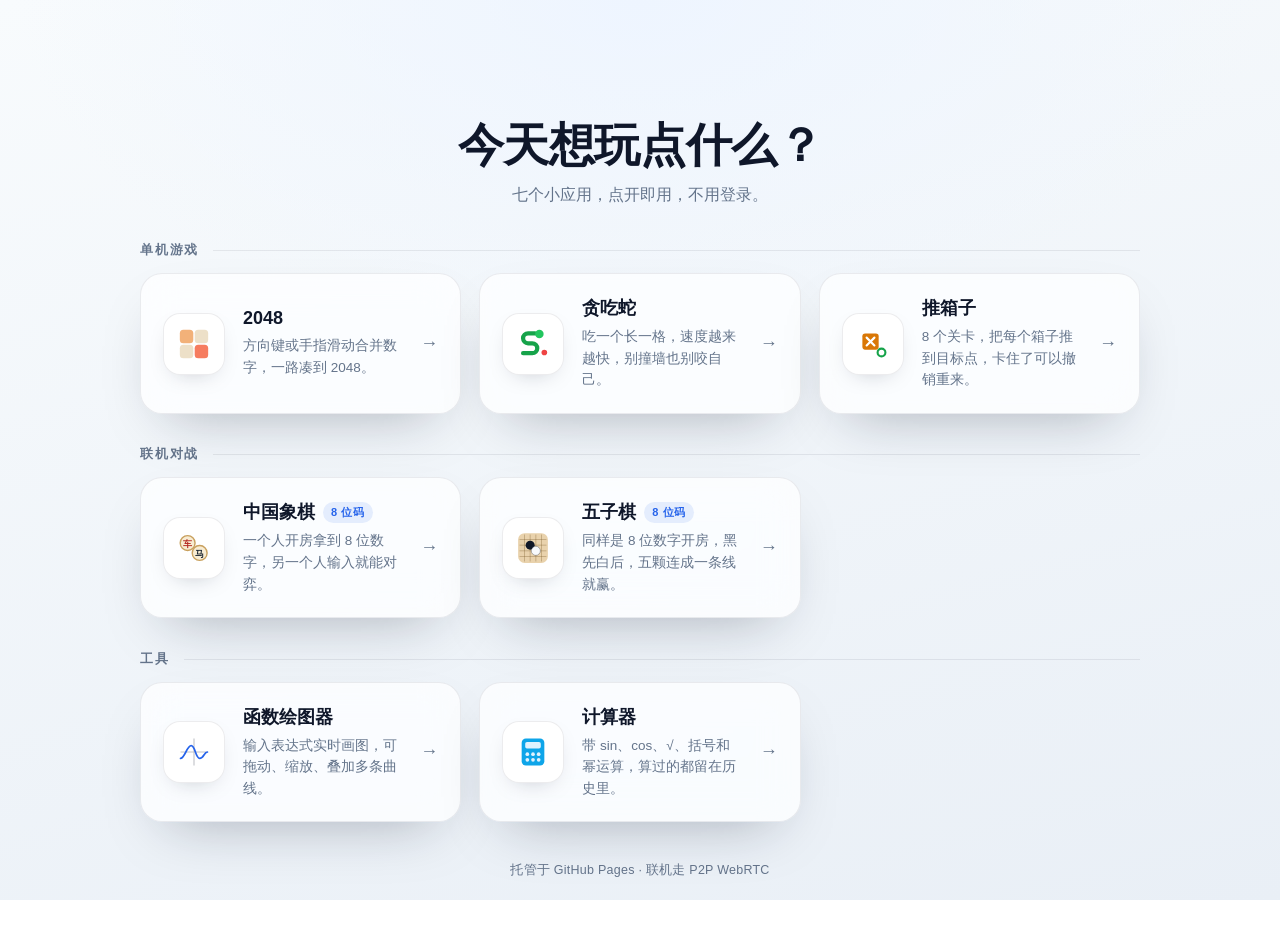
==== index.html @ f31e47a9 "Fix math keyboard: capture caret on pointerdown, add flash feedback, version asset URLs" ====
﻿<!DOCTYPE html>
<html lang="zh-CN">
<head>
<meta charset="UTF-8">
<meta name="viewport" content="width=device-width, initial-scale=1, viewport-fit=cover">
<meta name="theme-color" content="#f6f9fc" media="(prefers-color-scheme: light)">
<meta name="theme-color" content="#0b1220" media="(prefers-color-scheme: dark)">
<title>主菜单 · 小站</title>
<link rel="icon" href="data:image/svg+xml,%3Csvg xmlns='http://www.w3.org/2000/svg' viewBox='0 0 64 64'%3E%3Crect width='64' height='64' rx='14' fill='%232563eb'/%3E%3Cpath d='M18 34l10 10 18-22' fill='none' stroke='%23fff' stroke-width='6' stroke-linecap='round' stroke-linejoin='round'/%3E%3C/svg%3E">
<link rel="stylesheet" href="css/site.css?v=15">
<style>
  .hero {
    margin: clamp(24px, 10vh, 96px) 0 clamp(24px, 4vh, 36px);
    text-align: center;
    animation: rise .6s cubic-bezier(.2, .8, .25, 1) both;
  }

  .hero h1 {
    margin: 0 0 12px;
    font-size: clamp(30px, 6vw, 46px);
    font-weight: 700;
    letter-spacing: -.01em;
    line-height: 1.2;
  }

  .hero p {
    margin: 0;
    color: var(--muted);
    font-size: clamp(14px, 2.4vw, 16px);
  }

  .group { margin-top: clamp(22px, 3.6vh, 36px); }
  .group:first-child { margin-top: 0; }

  .group-title {
    display: flex;
    align-items: center;
    gap: 14px;
    margin: 0 0 14px;
    font-size: 12.5px;
    font-weight: 650;
    letter-spacing: .14em;
    color: var(--muted);
  }

  .group-title::after {
    content: "";
    flex: 1 1 auto;
    height: 1px;
    background: var(--line);
  }

  .apps {
    display: grid;
    grid-template-columns: repeat(3, minmax(0, 1fr));
    gap: clamp(12px, 1.8vw, 18px);
  }

  .app {
    position: relative;
    display: flex;
    align-items: center;
    gap: 18px;
    padding: 22px;
    border-radius: 22px;
    border: 1px solid var(--line);
    background: var(--surface);
    -webkit-backdrop-filter: saturate(180%) blur(18px);
    backdrop-filter: saturate(180%) blur(18px);
    box-shadow: var(--shadow);
    text-decoration: none;
    overflow: hidden;
    transition: transform .22s cubic-bezier(.2, .8, .25, 1), border-color .22s ease, box-shadow .22s ease;
    animation: rise .7s cubic-bezier(.2, .8, .25, 1) both;
  }

  .app:nth-child(1) { animation-delay: .04s; }
  .app:nth-child(2) { animation-delay: .1s; }
  .app:nth-child(3) { animation-delay: .16s; }

  .app::after {
    content: "";
    position: absolute;
    inset: 0;
    background: radial-gradient(320px 160px at 12% 0%, var(--accent-soft), transparent 70%);
    opacity: 0;
    transition: opacity .25s ease;
    pointer-events: none;
  }

  .app:hover {
    transform: translateY(-4px);
    border-color: color-mix(in srgb, var(--accent) 45%, transparent);
    box-shadow: 0 30px 60px -30px rgba(15, 23, 42, .55);
  }

  .app:hover::after { opacity: 1; }
  .app:active { transform: translateY(-1px) scale(.995); }

  .app-icon {
    flex: 0 0 auto;
    width: 62px;
    height: 62px;
    border-radius: 17px;
    display: grid;
    place-items: center;
    background: var(--surface-solid);
    border: 1px solid var(--line);
    box-shadow: var(--shadow-sm);
  }

  .app-icon svg { width: 34px; height: 34px; display: block; }

  .app-body { min-width: 0; flex: 1 1 auto; }

  .app-body h3 {
    margin: 0 0 6px;
    font-size: 18px;
    font-weight: 650;
    display: flex;
    align-items: center;
    gap: 8px;
    flex-wrap: wrap;
  }

  .badge {
    font-size: 11px;
    font-weight: 600;
    letter-spacing: .06em;
    padding: 3px 8px;
    border-radius: 999px;
    color: var(--accent);
    background: var(--accent-soft);
  }

  .app-body p {
    margin: 0;
    font-size: 13.5px;
    line-height: 1.6;
    color: var(--muted);
  }

  .app-arrow {
    flex: 0 0 auto;
    font-size: 18px;
    color: var(--muted);
    transition: transform .22s ease, color .22s ease;
  }

  .app:hover .app-arrow { transform: translateX(4px); color: var(--accent); }

  @keyframes rise {
    from { opacity: 0; transform: translateY(14px); }
    to { opacity: 1; transform: none; }
  }

  @media (max-width: 940px) {
    .apps { grid-template-columns: repeat(2, minmax(0, 1fr)); }
  }

  @media (max-width: 620px) {
    .apps { grid-template-columns: 1fr; }
    .app { padding: 18px; gap: 14px; }
    .app-icon { width: 52px; height: 52px; border-radius: 14px; }
    .app-icon svg { width: 28px; height: 28px; }
    .app-arrow { display: none; }
  }
</style>
</head>
<body>
<div class="wrap">
  <header class="hero">
    <h1>今天想玩点什么？</h1>
    <p>七个小应用，点开即用，不用登录。</p>
  </header>

  <main>
    <section class="group">
      <h2 class="group-title">单机游戏</h2>
      <div class="apps">
        <a class="app" href="2048.html">
          <span class="app-icon" aria-hidden="true">
            <svg viewBox="0 0 48 48">
              <rect x="4" y="4" width="19" height="19" rx="5" fill="#f2b179"/>
              <rect x="25" y="4" width="19" height="19" rx="5" fill="#ede0c8"/>
              <rect x="4" y="25" width="19" height="19" rx="5" fill="#ede0c8"/>
              <rect x="25" y="25" width="19" height="19" rx="5" fill="#f67c5f"/>
            </svg>
          </span>
          <span class="app-body">
            <h3>2048</h3>
            <p>方向键或手指滑动合并数字，一路凑到 2048。</p>
          </span>
          <span class="app-arrow" aria-hidden="true">→</span>
        </a>

        <a class="app" href="snake.html">
          <span class="app-icon" aria-hidden="true">
            <svg viewBox="0 0 48 48" fill="none">
              <path d="M10 37h13a7 7 0 100-14h-6a7 7 0 010-14h10" stroke="#16a34a" stroke-width="6" stroke-linecap="round" stroke-linejoin="round"/>
              <circle cx="33" cy="10" r="6" fill="#22c55e"/>
              <circle cx="40" cy="36" r="4" fill="#ef4444"/>
            </svg>
          </span>
          <span class="app-body">
            <h3>贪吃蛇</h3>
            <p>吃一个长一格，速度越来越快，别撞墙也别咬自己。</p>
          </span>
          <span class="app-arrow" aria-hidden="true">→</span>
        </a>

        <a class="app" href="sokoban.html">
          <span class="app-icon" aria-hidden="true">
            <svg viewBox="0 0 48 48">
              <rect x="9" y="9" width="23" height="23" rx="4" fill="#d97706"/>
              <path d="M15 15l11 11M26 15L15 26" stroke="#fff" stroke-width="3" stroke-linecap="round"/>
              <circle cx="36" cy="36" r="5.5" fill="none" stroke="#16a34a" stroke-width="3"/>
            </svg>
          </span>
          <span class="app-body">
            <h3>推箱子</h3>
            <p>8 个关卡，把每个箱子推到目标点，卡住了可以撤销重来。</p>
          </span>
          <span class="app-arrow" aria-hidden="true">→</span>
        </a>
      </div>
    </section>

    <section class="group">
      <h2 class="group-title">联机对战</h2>
      <div class="apps">
        <a class="app" href="xiangqi.html">
          <span class="app-icon" aria-hidden="true">
            <svg viewBox="0 0 48 48">
              <circle cx="15" cy="17" r="10.5" fill="#f8ecd2" stroke="#c9a15f" stroke-width="2"/>
              <text x="15" y="22" font-size="12" text-anchor="middle" fill="#b3261e" font-family="serif" font-weight="bold">车</text>
              <circle cx="32" cy="31" r="10.5" fill="#f8ecd2" stroke="#c9a15f" stroke-width="2"/>
              <text x="32" y="36" font-size="12" text-anchor="middle" fill="#1f2933" font-family="serif" font-weight="bold">马</text>
            </svg>
          </span>
          <span class="app-body">
            <h3>中国象棋 <span class="badge">8 位码</span></h3>
            <p>一个人开房拿到 8 位数字，另一个人输入就能对弈。</p>
          </span>
          <span class="app-arrow" aria-hidden="true">→</span>
        </a>

        <a class="app" href="gomoku.html">
          <span class="app-icon" aria-hidden="true">
            <svg viewBox="0 0 48 48">
              <rect x="3" y="3" width="42" height="42" rx="9" fill="#e9d2ac"/>
              <path d="M12 5v38M20 5v38M28 5v38M36 5v38M5 12h38M5 20h38M5 28h38M5 36h38"
                    stroke="rgba(110,80,30,.32)" stroke-width="1.3"/>
              <circle cx="20" cy="20" r="6.4" fill="#111827"/>
              <circle cx="28" cy="28" r="6.4" fill="#f8fafc" stroke="rgba(15,23,42,.35)" stroke-width="1.2"/>
            </svg>
          </span>
          <span class="app-body">
            <h3>五子棋 <span class="badge">8 位码</span></h3>
            <p>同样是 8 位数字开房，黑先白后，五颗连成一条线就赢。</p>
          </span>
          <span class="app-arrow" aria-hidden="true">→</span>
        </a>
      </div>
    </section>

    <section class="group">
      <h2 class="group-title">工具</h2>
      <div class="apps">
        <a class="app" href="plotter.html">
          <span class="app-icon" aria-hidden="true">
            <svg viewBox="0 0 48 48" fill="none">
              <path d="M5 24h38M24 5v38" stroke="currentColor" stroke-opacity=".25" stroke-width="1.6"/>
              <path d="M5 33c6 0 9-18 15-18s6 18 12 18 6-9 11-9" stroke="#2563eb" stroke-width="2.4" stroke-linecap="round"/>
            </svg>
          </span>
          <span class="app-body">
            <h3>函数绘图器</h3>
            <p>输入表达式实时画图，可拖动、缩放、叠加多条曲线。</p>
          </span>
          <span class="app-arrow" aria-hidden="true">→</span>
        </a>

        <a class="app" href="calculator.html">
          <span class="app-icon" aria-hidden="true">
            <svg viewBox="0 0 48 48">
              <rect x="8" y="5" width="32" height="38" rx="6" fill="#0ea5e9"/>
              <rect x="13" y="10" width="22" height="9" rx="2.5" fill="#e0f2fe"/>
              <g fill="#e0f2fe">
                <circle cx="16" cy="27" r="2.6"/><circle cx="24" cy="27" r="2.6"/><circle cx="32" cy="27" r="2.6"/>
                <circle cx="16" cy="35" r="2.6"/><circle cx="24" cy="35" r="2.6"/><circle cx="32" cy="35" r="2.6"/>
              </g>
            </svg>
          </span>
          <span class="app-body">
            <h3>计算器</h3>
            <p>带 sin、cos、√、括号和幂运算，算过的都留在历史里。</p>
          </span>
          <span class="app-arrow" aria-hidden="true">→</span>
        </a>
      </div>
    </section>
  </main>

  <footer class="foot">托管于 GitHub Pages · 联机走 P2P WebRTC</footer>
</div>
</body>
</html>
---- css/site.css ----
﻿/* ==========================================================================
   小站 · 共享样式
   ========================================================================== */

:root {
  --bg-1: #eef5ff;
  --bg-2: #f8fbfd;
  --bg-3: #e9eff6;
  --ink: #0f172a;
  --muted: #64748b;
  --ok: #16a34a;
  --ok-soft: rgba(22, 163, 74, .12);
  --accent: #2563eb;
  --accent-soft: rgba(37, 99, 235, .10);
  --surface: rgba(255, 255, 255, .74);
  --surface-solid: #ffffff;
  --line: rgba(15, 23, 42, .08);
  --shadow: 0 24px 60px -28px rgba(15, 23, 42, .35);
  --shadow-sm: 0 8px 24px -14px rgba(15, 23, 42, .35);

  --board: #bbada0;
  --cell-bg: rgba(238, 228, 218, .38);
  --tile-ink: #776e65;

  --t2: #eee4da;
  --t4: #ede0c8;
  --t8: #f2b179;
  --t16: #f59563;
  --t32: #f67c5f;
  --t64: #f65e3b;
  --t128: #edcf72;
  --t256: #edcc61;
  --t512: #edc850;
  --t1024: #edc53f;
  --t2048: #edc22e;
  --t-super: #3c3a32;

  --grid-minor: rgba(15, 23, 42, .07);
  --grid-major: rgba(15, 23, 42, .14);
  --axis: rgba(15, 23, 42, .55);
}

@media (prefers-color-scheme: dark) {
  :root {
    --bg-1: #0d1726;
    --bg-2: #0b1220;
    --bg-3: #080d16;
    --ink: #e8eef7;
    --muted: #94a3b8;
    --ok: #34d399;
    --ok-soft: rgba(52, 211, 153, .14);
    --accent: #60a5fa;
    --accent-soft: rgba(96, 165, 250, .14);
    --surface: rgba(17, 26, 41, .68);
    --surface-solid: #131d2e;
    --line: rgba(255, 255, 255, .09);
    --shadow: 0 30px 70px -30px rgba(0, 0, 0, .85);
    --shadow-sm: 0 10px 26px -16px rgba(0, 0, 0, .9);

    --board: #2a3346;
    --cell-bg: rgba(255, 255, 255, .045);
    --tile-ink: #0b1220;

    --t2: #8ea0bd;
    --t4: #a8b6cd;
    --t8: #f2b179;
    --t16: #f59563;
    --t32: #f67c5f;
    --t64: #f65e3b;
    --t128: #edcf72;
    --t256: #edcc61;
    --t512: #edc850;
    --t1024: #edc53f;
    --t2048: #edc22e;
    --t-super: #e8eef7;

    --grid-minor: rgba(255, 255, 255, .055);
    --grid-major: rgba(255, 255, 255, .12);
    --axis: rgba(255, 255, 255, .45);
  }
}

* { box-sizing: border-box; }

html, body { min-height: 100%; }

body {
  margin: 0;
  color: var(--ink);
  background:
    radial-gradient(1000px 560px at 50% 0%, var(--bg-1) 0%, transparent 62%),
    linear-gradient(165deg, var(--bg-2) 0%, var(--bg-3) 100%);
  background-attachment: fixed;
  font-family: -apple-system, BlinkMacSystemFont, "Segoe UI", "PingFang SC",
               "Hiragino Sans GB", "Microsoft YaHei", "Noto Sans SC", sans-serif;
  -webkit-font-smoothing: antialiased;
  text-rendering: optimizeLegibility;
}

a { color: inherit; }

.wrap {
  width: min(1080px, 100%);
  margin: 0 auto;
  padding: 28px clamp(16px, 4vw, 40px) 64px;
  min-height: 100vh;
  display: flex;
  flex-direction: column;
}

/* ---------- 顶栏 ---------- */
.topbar {
  display: flex;
  align-items: center;
  gap: 14px;
  margin-bottom: clamp(20px, 4vw, 40px);
}

.back {
  display: inline-flex;
  align-items: center;
  gap: 7px;
  padding: 9px 15px 9px 12px;
  border-radius: 999px;
  border: 1px solid var(--line);
  background: var(--surface);
  color: var(--ink);
  font-size: 14px;
  text-decoration: none;
  -webkit-backdrop-filter: blur(14px);
  backdrop-filter: blur(14px);
  transition: transform .18s ease, border-color .18s ease, background .18s ease;
}

.back:hover {
  transform: translateX(-2px);
  border-color: var(--accent);
  color: var(--accent);
}

.back svg { width: 15px; height: 15px; }

.topbar h2 {
  margin: 0;
  font-size: 15px;
  font-weight: 600;
  letter-spacing: .02em;
  color: var(--muted);
}

/* ---------- 按钮 ---------- */
.btn {
  appearance: none;
  border: 1px solid var(--line);
  background: var(--surface-solid);
  color: var(--ink);
  font: inherit;
  font-size: 14px;
  font-weight: 550;
  padding: 10px 16px;
  border-radius: 12px;
  cursor: pointer;
  transition: transform .16s ease, box-shadow .16s ease, border-color .16s ease, background .16s ease;
  box-shadow: var(--shadow-sm);
  white-space: nowrap;
}

.btn:hover { transform: translateY(-1px); border-color: var(--accent); }
.btn:active { transform: translateY(0) scale(.985); }

.btn-primary {
  background: var(--accent);
  border-color: transparent;
  color: #fff;
  box-shadow: 0 12px 26px -12px rgba(37, 99, 235, .8);
}

.btn-primary:hover { background: var(--accent); filter: brightness(1.06); }

.btn-ghost {
  background: transparent;
  box-shadow: none;
}

.btn:focus-visible,
.back:focus-visible,
input:focus-visible {
  outline: 2px solid var(--accent);
  outline-offset: 2px;
}

/* ---------- 页脚 ---------- */
.foot {
  margin-top: auto;
  padding-top: 40px;
  text-align: center;
  font-size: 12.5px;
  color: var(--muted);
  letter-spacing: .02em;
}

.foot a { color: inherit; text-decoration: none; border-bottom: 1px dashed currentColor; }

@media (prefers-reduced-motion: reduce) {
  * { animation-duration: .001ms !important; transition-duration: .001ms !important; }
}
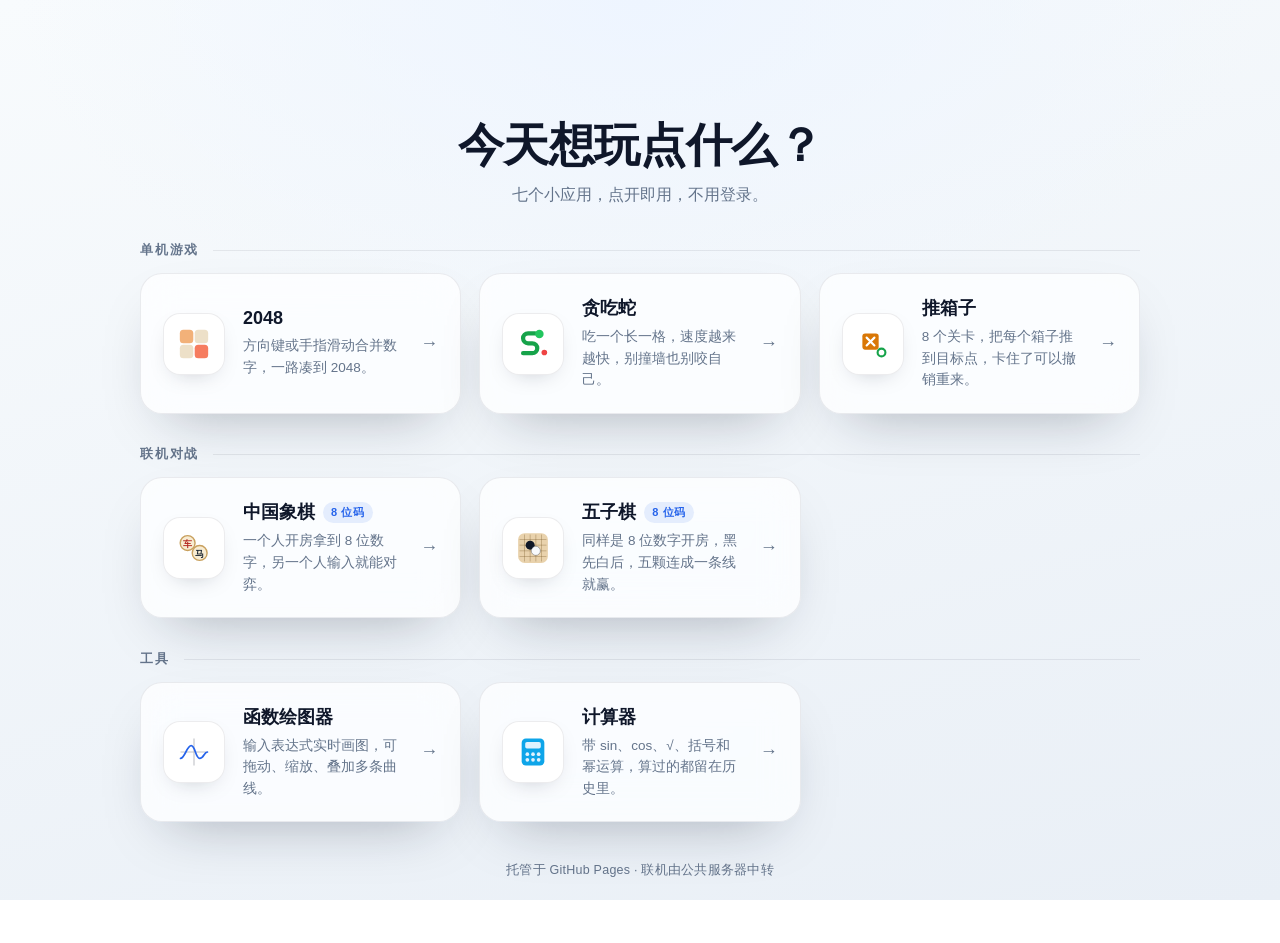
==== commit efd40dc4: "Switch online play from P2P WebRTC to MQTT relay server" ====
--- a/index.html
+++ b/index.html
@@ -302,7 +302,7 @@
     </section>
   </main>
 
-  <footer class="foot">托管于 GitHub Pages · 联机走 P2P WebRTC</footer>
+  <footer class="foot">托管于 GitHub Pages · 联机由公共服务器中转</footer>
 </div>
 </body>
 </html>
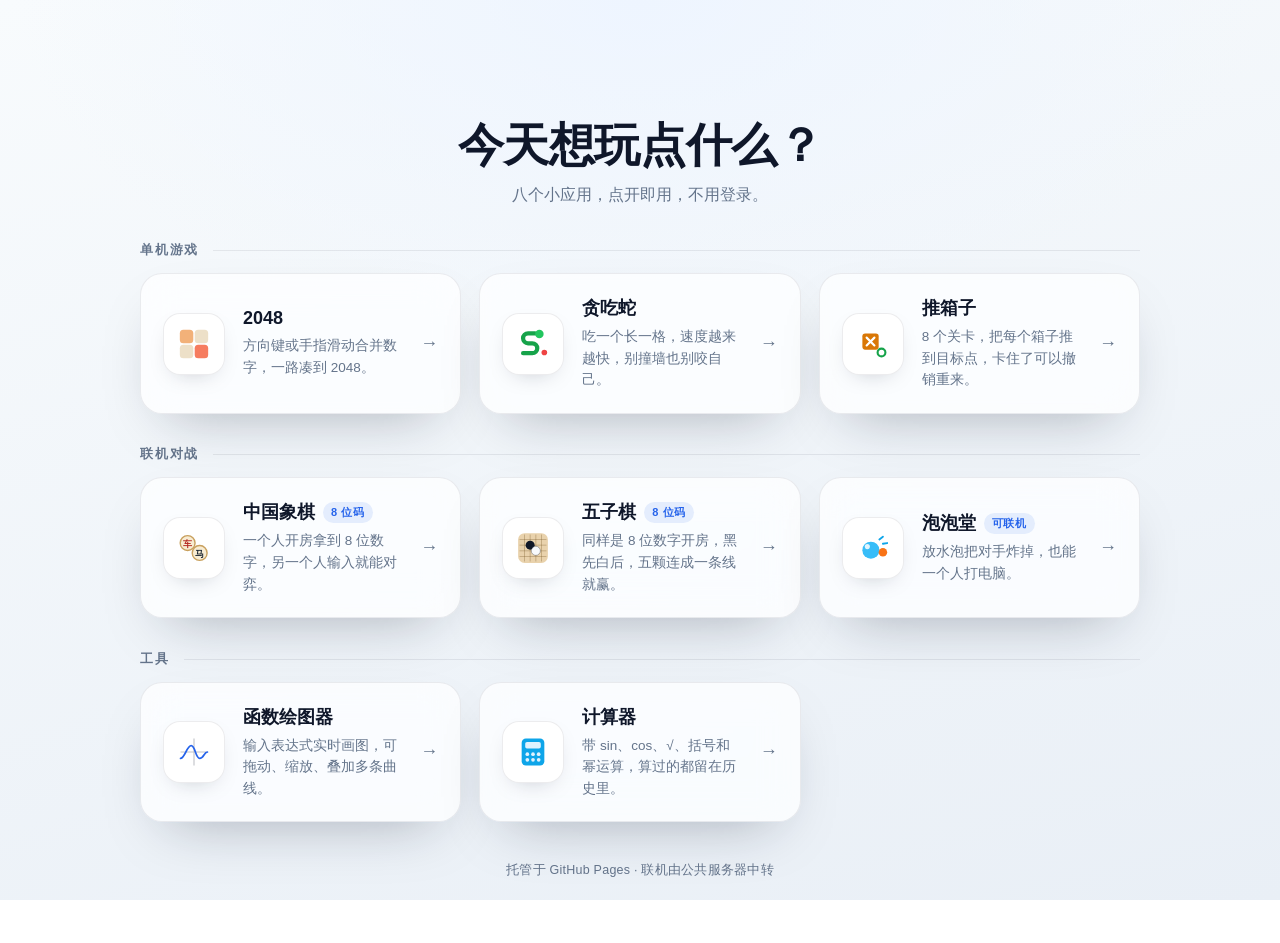
==== commit 159c68d0: "Add BangBangTang (BNB) game: solo vs AI + online via MQTT" ====
--- a/index.html
+++ b/index.html
@@ -171,7 +171,7 @@
 <div class="wrap">
   <header class="hero">
     <h1>今天想玩点什么？</h1>
-    <p>七个小应用，点开即用，不用登录。</p>
+    <p>八个小应用，点开即用，不用登录。</p>
   </header>
 
   <main>
@@ -258,6 +258,21 @@
           <span class="app-body">
             <h3>五子棋 <span class="badge">8 位码</span></h3>
             <p>同样是 8 位数字开房，黑先白后，五颗连成一条线就赢。</p>
+          </span>
+          <span class="app-arrow" aria-hidden="true">→</span>
+        </a>
+        <a class="app" href="bnb.html">
+          <span class="app-icon" aria-hidden="true">
+            <svg viewBox="0 0 48 48">
+              <circle cx="21" cy="27" r="12" fill="#38bdf8"/>
+              <circle cx="16" cy="22" r="3.6" fill="rgba(255,255,255,.85)"/>
+              <circle cx="38" cy="30" r="6" fill="#f97316"/>
+              <path d="M33 12l5-4M38 18l6-1" stroke="#0ea5e9" stroke-width="2.6" stroke-linecap="round"/>
+            </svg>
+          </span>
+          <span class="app-body">
+            <h3>泡泡堂 <span class="badge">可联机</span></h3>
+            <p>放水泡把对手炸掉，也能一个人打电脑。</p>
           </span>
           <span class="app-arrow" aria-hidden="true">→</span>
         </a>
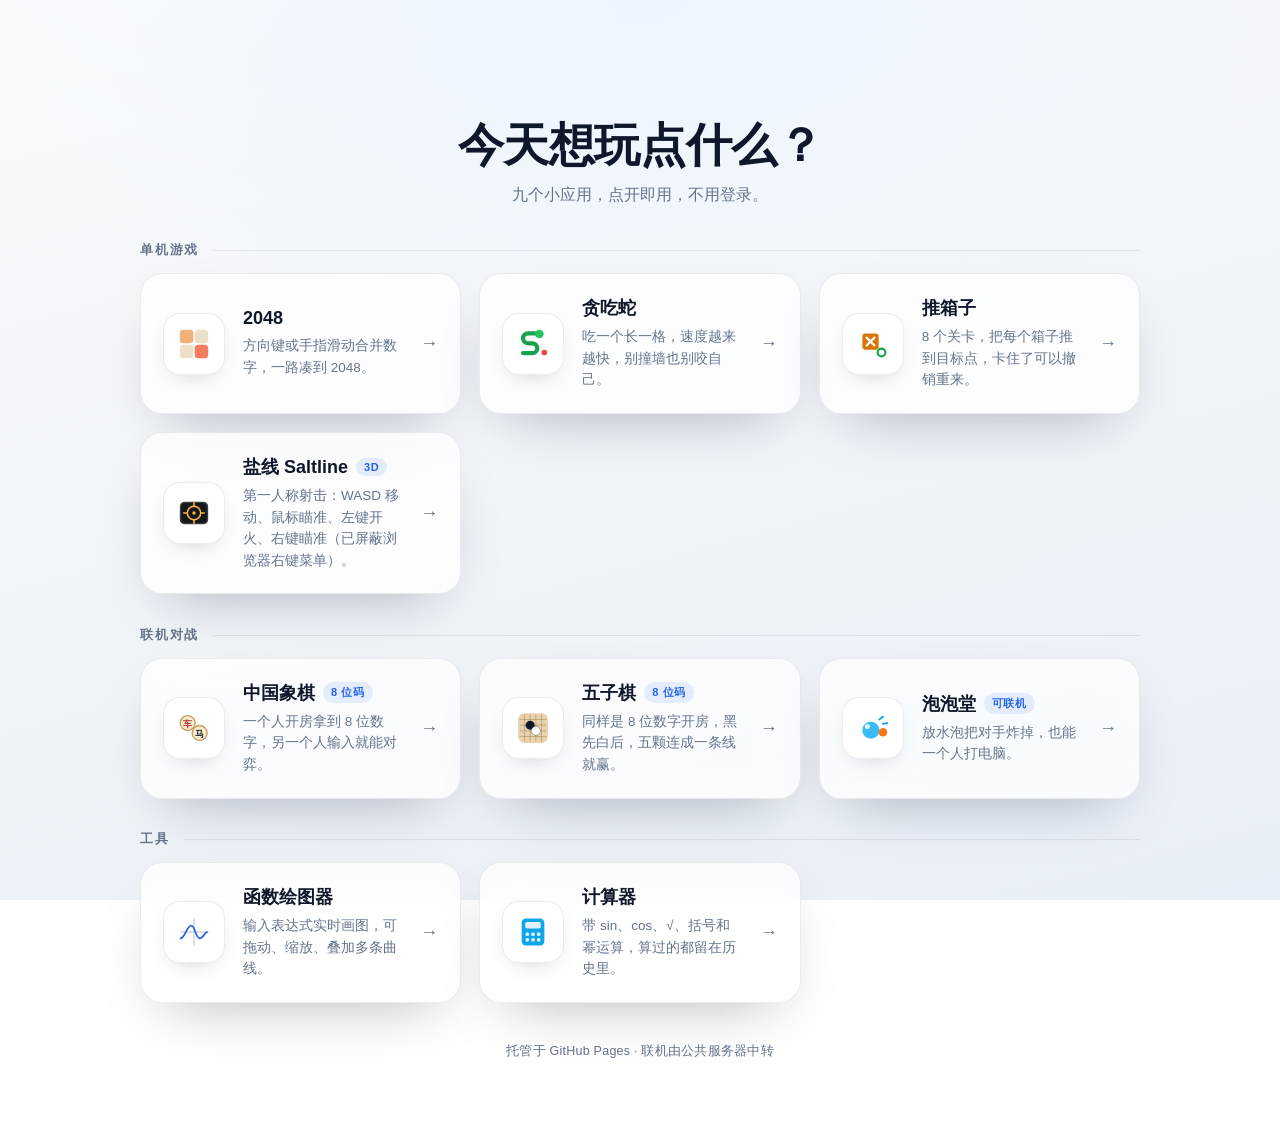
==== commit d8d9f334: "Add Saltline FPS (right-click blocked) + menu card" ====
--- a/index.html
+++ b/index.html
@@ -1,4 +1,4 @@
-﻿<!DOCTYPE html>
+<!DOCTYPE html>
 <html lang="zh-CN">
 <head>
 <meta charset="UTF-8">
@@ -171,7 +171,7 @@
 <div class="wrap">
   <header class="hero">
     <h1>今天想玩点什么？</h1>
-    <p>八个小应用，点开即用，不用登录。</p>
+    <p>九个小应用，点开即用，不用登录。</p>
   </header>
 
   <main>
@@ -222,6 +222,21 @@
             <p>8 个关卡，把每个箱子推到目标点，卡住了可以撤销重来。</p>
           </span>
           <span class="app-arrow" aria-hidden="true">→</span>
+        </a>
+        <a class="app" href="saltline.html">
+          <span class="app-icon" aria-hidden="true">
+            <svg viewBox="0 0 48 48">
+              <rect x="5" y="9" width="38" height="30" rx="6" fill="#14181b" stroke="#3a3f44" stroke-width="2"/>
+              <circle cx="24" cy="24" r="9.5" fill="none" stroke="#ffb347" stroke-width="2.2"/>
+              <path d="M24 9.5v5M24 33.5v5M9.5 24h5M33.5 24h5" stroke="#ffb347" stroke-width="2.2" stroke-linecap="round"/>
+              <circle cx="24" cy="24" r="2.4" fill="#ffb347"/>
+            </svg>
+          </span>
+          <span class="app-body">
+            <h3>盐线 Saltline <span class="badge">3D</span></h3>
+            <p>第一人称射击：WASD 移动、鼠标瞄准、左键开火、右键瞄准（已屏蔽浏览器右键菜单）。</p>
+          </span>
+          <span class="app-arrow" aria-hidden="true">→</span>
         </a>
       </div>
     </section>
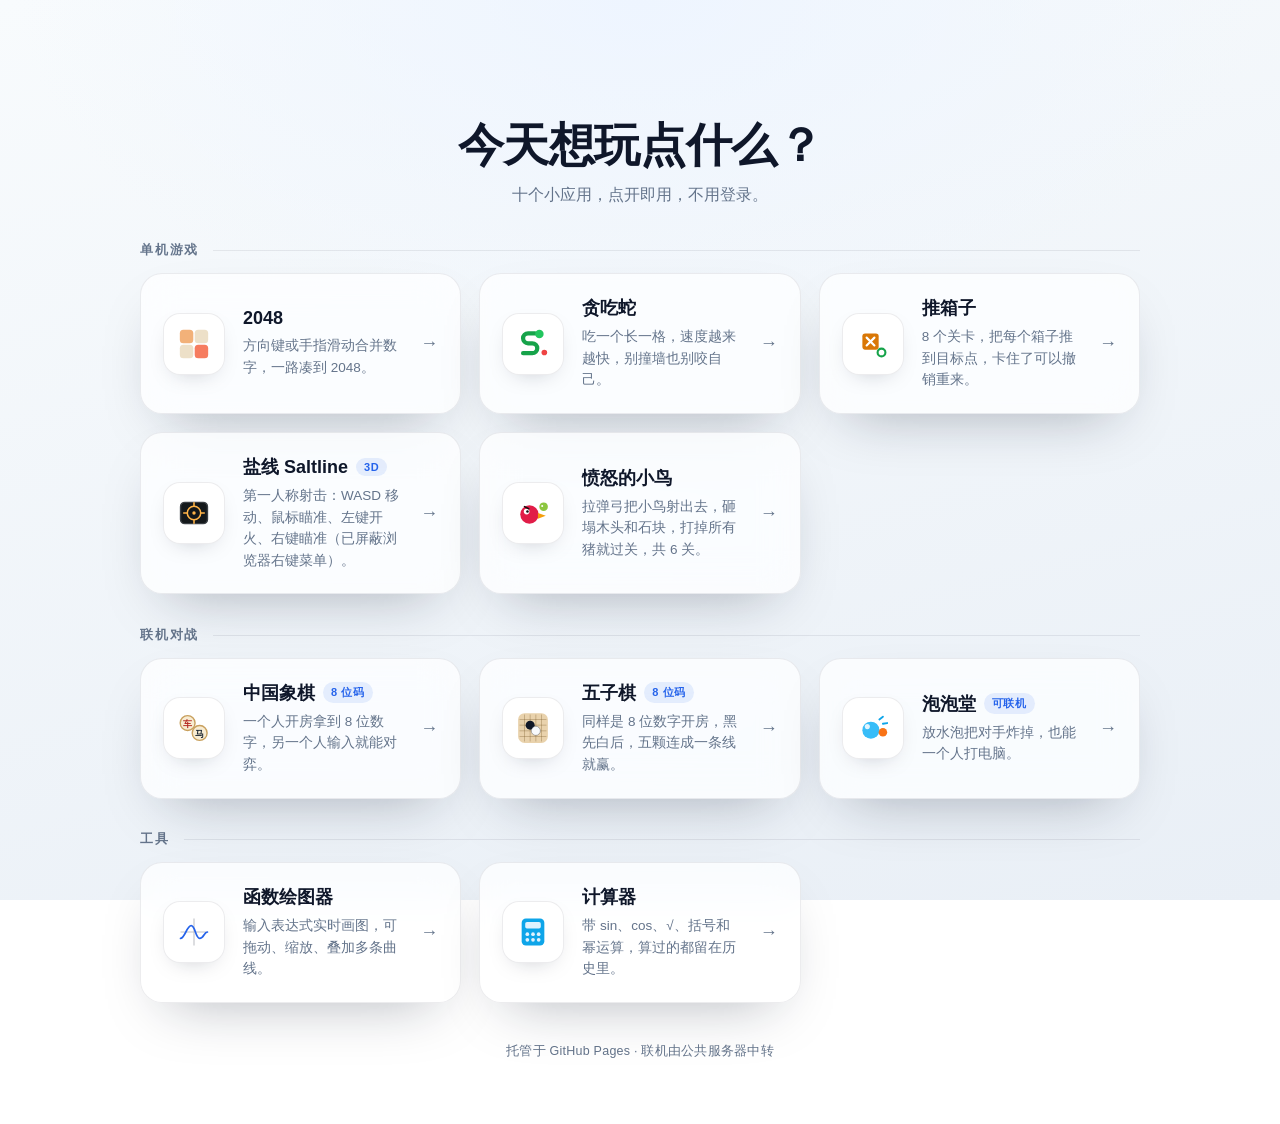
==== commit 19d1e73a: "Add Angry Birds clone (matter.js physics, 6 levels)" ====
--- a/index.html
+++ b/index.html
@@ -171,7 +171,7 @@
 <div class="wrap">
   <header class="hero">
     <h1>今天想玩点什么？</h1>
-    <p>九个小应用，点开即用，不用登录。</p>
+    <p>十个小应用，点开即用，不用登录。</p>
   </header>
 
   <main>
@@ -237,6 +237,24 @@
             <p>第一人称射击：WASD 移动、鼠标瞄准、左键开火、右键瞄准（已屏蔽浏览器右键菜单）。</p>
           </span>
           <span class="app-arrow" aria-hidden="true">→</span>
+        </a>
+        <a class="app" href="angrybirds.html">
+          <span class="app-icon" aria-hidden="true">
+            <svg viewBox="0 0 48 48">
+              <circle cx="19" cy="26" r="13" fill="#e11d48"/>
+              <circle cx="15" cy="22" r="4" fill="#fff"/>
+              <circle cx="16.2" cy="22" r="1.8" fill="#111"/>
+              <path d="M31 24l11 4-11 4z" fill="#f59e0b"/>
+              <path d="M12 15l6 3" stroke="#111" stroke-width="2.2" stroke-linecap="round"/>
+              <circle cx="39" cy="15" r="6" fill="#8cc63f"/>
+              <circle cx="37" cy="14" r="1.4" fill="#fff"/>
+            </svg>
+          </span>
+          <span class="app-body">
+            <h3>愤怒的小鸟</h3>
+            <p>拉弹弓把小鸟射出去，砸塌木头和石块，打掉所有猪就过关，共 6 关。</p>
+          </span>
+          <span class="app-arrow" aria-hidden="true">→</span>
         </a>
       </div>
     </section>
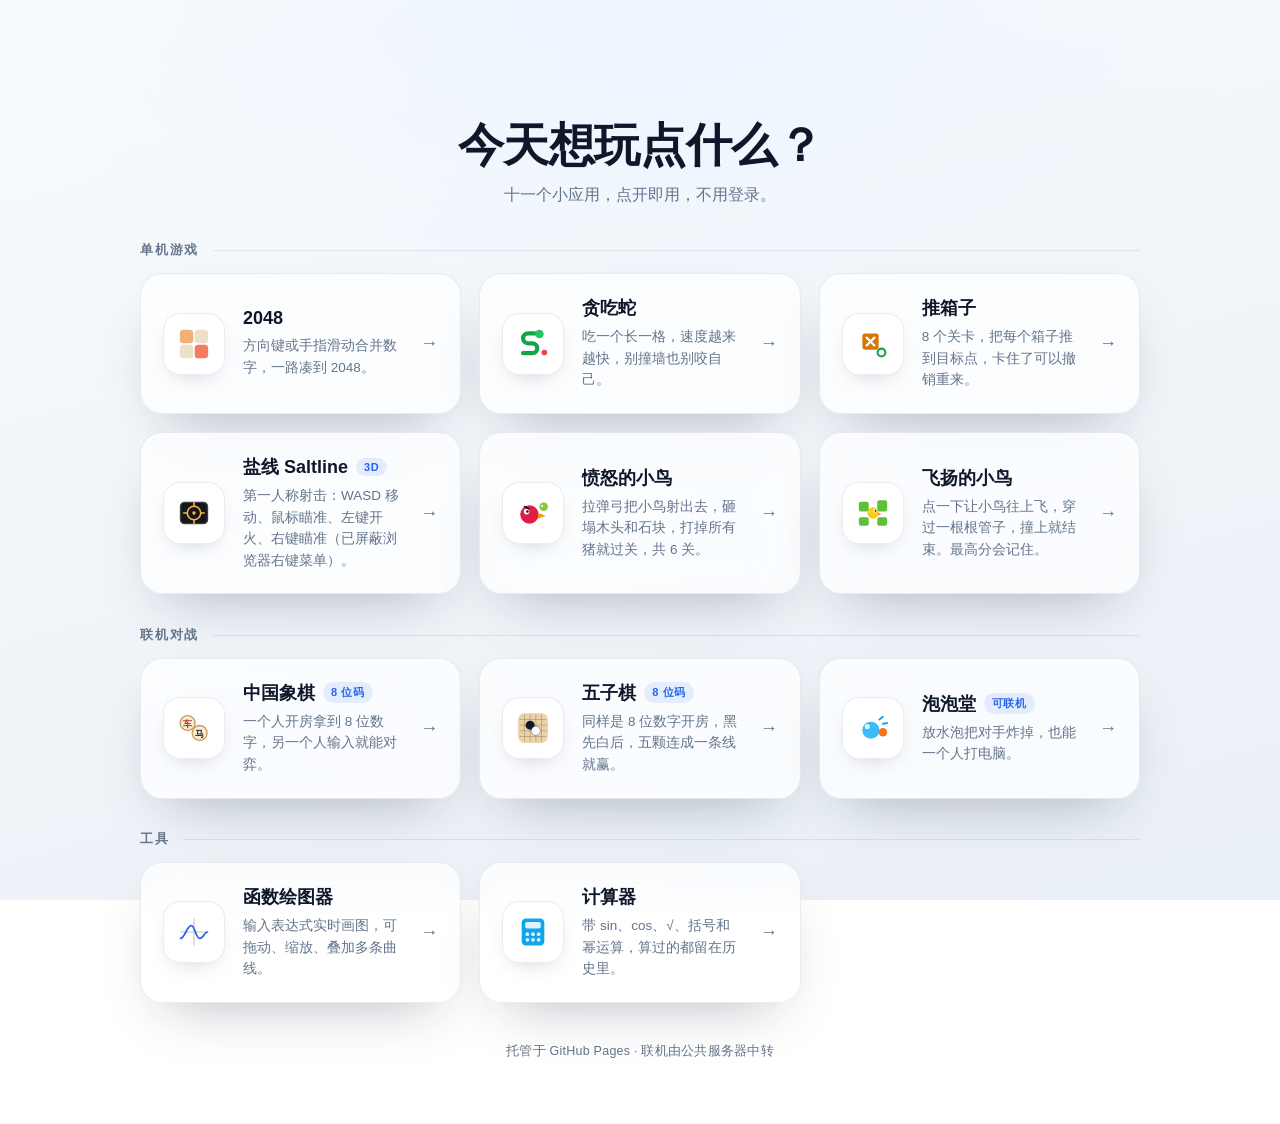
==== commit 8d99ad8d: "Add Flappy Bird clone" ====
--- a/index.html
+++ b/index.html
@@ -171,7 +171,7 @@
 <div class="wrap">
   <header class="hero">
     <h1>今天想玩点什么？</h1>
-    <p>十个小应用，点开即用，不用登录。</p>
+    <p>十一个小应用，点开即用，不用登录。</p>
   </header>
 
   <main>
@@ -255,6 +255,25 @@
             <p>拉弹弓把小鸟射出去，砸塌木头和石块，打掉所有猪就过关，共 6 关。</p>
           </span>
           <span class="app-arrow" aria-hidden="true">→</span>
+        </a>
+        <a class="app" href="flappy.html">
+          <span class="app-icon" aria-hidden="true">
+            <svg viewBox="0 0 48 48">
+              <rect x="4" y="8" width="14" height="14" rx="3" fill="#5fbf3b"/>
+              <rect x="4" y="30" width="14" height="12" rx="3" fill="#5fbf3b"/>
+              <rect x="30" y="6" width="14" height="16" rx="3" fill="#5fbf3b"/>
+              <rect x="30" y="30" width="14" height="12" rx="3" fill="#5fbf3b"/>
+              <circle cx="24" cy="24" r="8" fill="#facd1a"/>
+              <circle cx="27" cy="21" r="2.4" fill="#fff"/>
+              <circle cx="27.6" cy="21" r="1.2" fill="#111"/>
+              <path d="M31 24l5 1.6-5 1.6z" fill="#f97316"/>
+            </svg>
+          </span>
+          <span class="app-body">
+            <h3>飞扬的小鸟</h3>
+            <p>点一下让小鸟往上飞，穿过一根根管子，撞上就结束。最高分会记住。</p>
+          </span>
+          <span class="app-arrow" aria-hidden="true">→</span>
         </a>
       </div>
     </section>
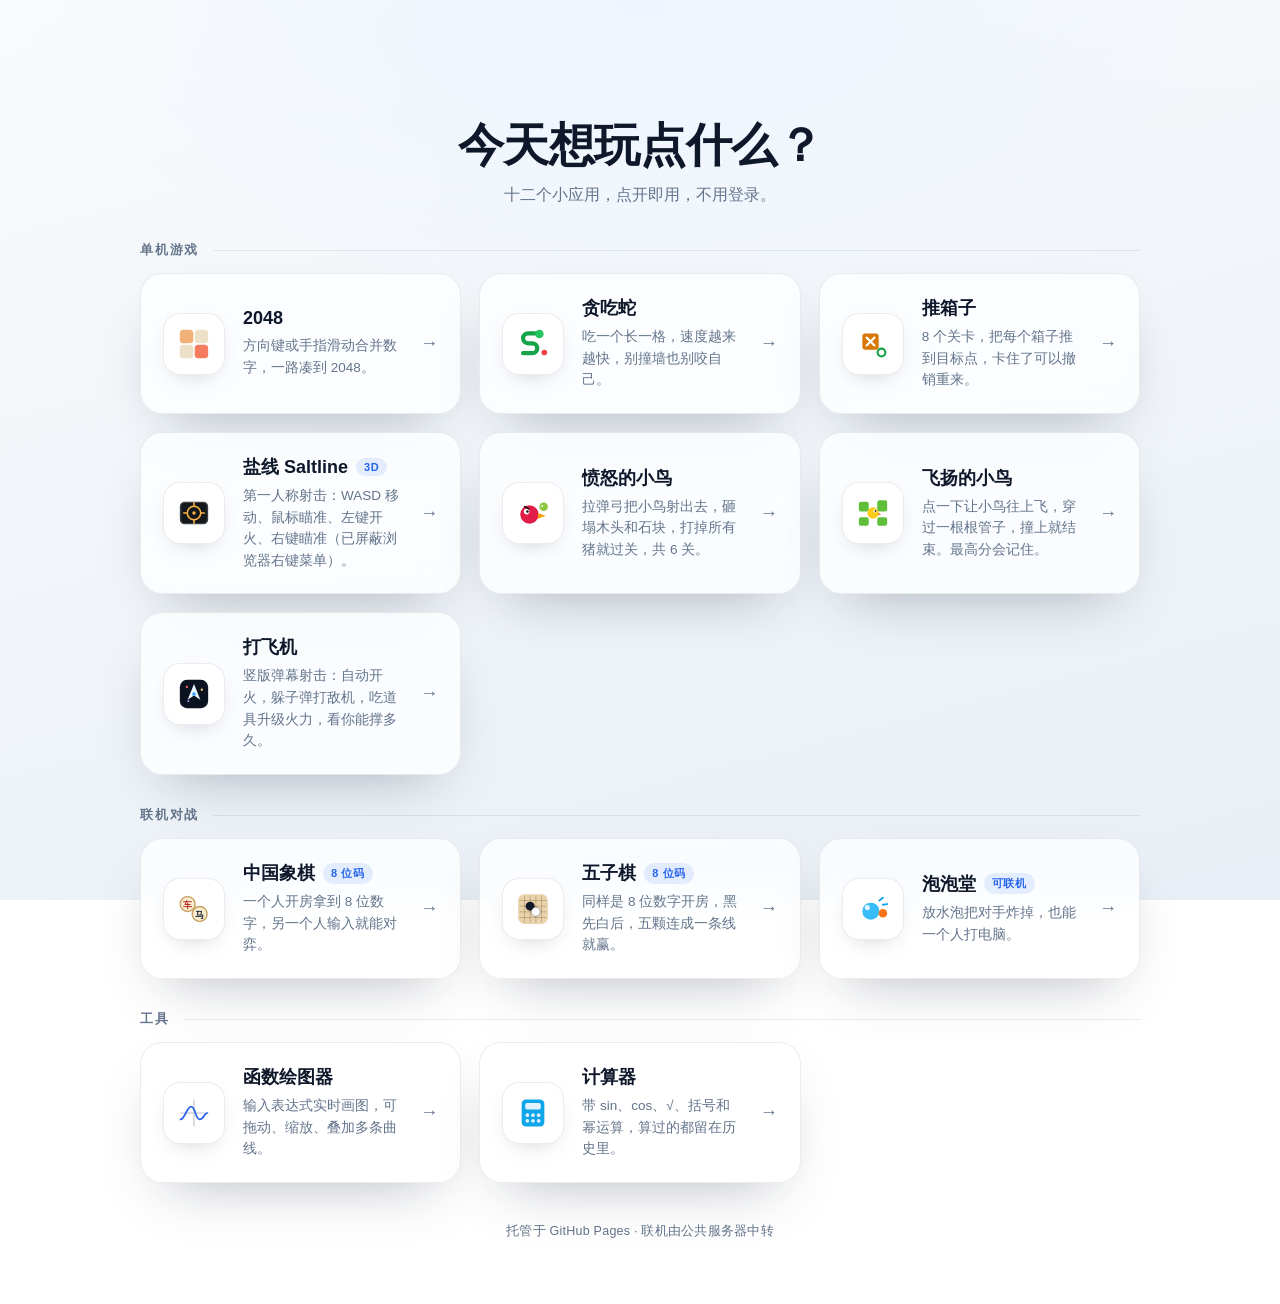
==== commit c5d35474: "Add vertical shooter game" ====
--- a/index.html
+++ b/index.html
@@ -171,7 +171,7 @@
 <div class="wrap">
   <header class="hero">
     <h1>今天想玩点什么？</h1>
-    <p>十一个小应用，点开即用，不用登录。</p>
+    <p>十二个小应用，点开即用，不用登录。</p>
   </header>
 
   <main>
@@ -274,6 +274,23 @@
             <p>点一下让小鸟往上飞，穿过一根根管子，撞上就结束。最高分会记住。</p>
           </span>
           <span class="app-arrow" aria-hidden="true">→</span>
+        </a>
+        <a class="app" href="shooter.html">
+          <span class="app-icon" aria-hidden="true">
+            <svg viewBox="0 0 48 48">
+              <rect x="4" y="4" width="40" height="40" rx="10" fill="#0b1220"/>
+              <path d="M24 10l9 22-9-6-9 6z" fill="#e8f6ff"/>
+              <circle cx="24" cy="24" r="2.6" fill="#3ba9ff"/>
+              <circle cx="14" cy="14" r="1.6" fill="#ff6b6b"/>
+              <circle cx="35" cy="18" r="1.6" fill="#ffd166"/>
+              <circle cx="16" cy="34" r="1.4" fill="#b794f6"/>
+            </svg>
+          </span>
+          <span class="app-body">
+            <h3>打飞机</h3>
+            <p>竖版弹幕射击：自动开火，躲子弹打敌机，吃道具升级火力，看你能撑多久。</p>
+          </span>
+          <span class="app-arrow" aria-hidden="true">→</span>
         </a>
       </div>
     </section>
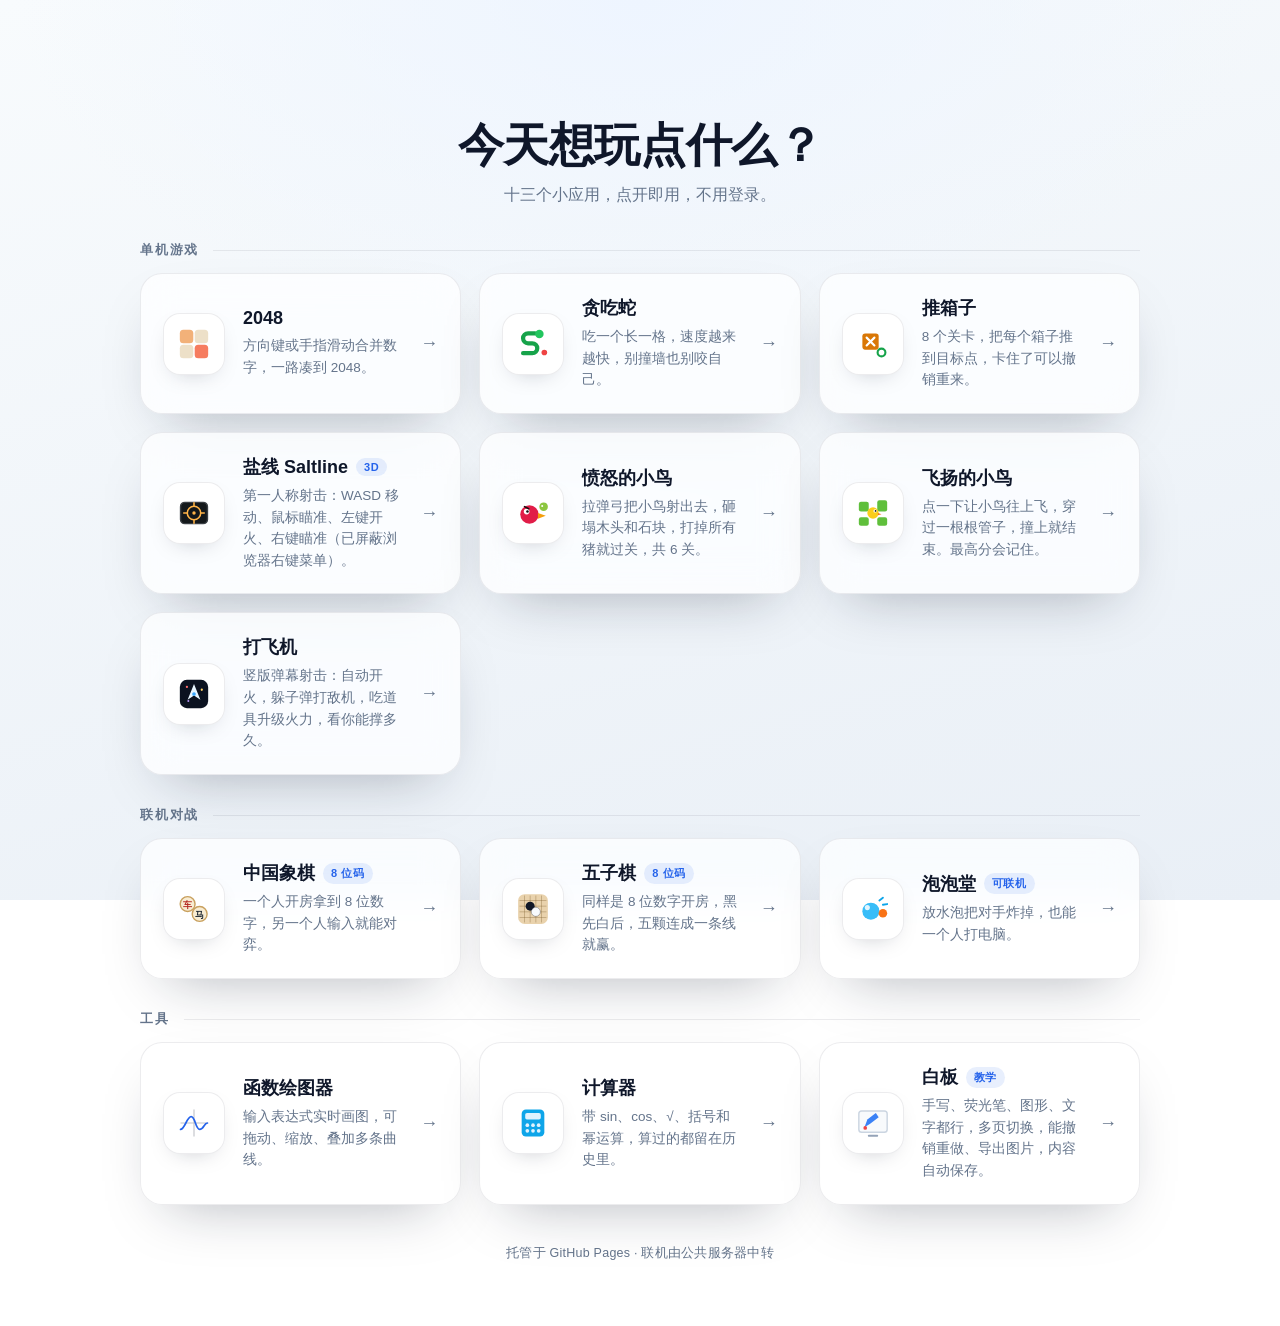
==== commit 590e647b: "Add web whiteboard (pen/shapes/text/multi-page/export)" ====
--- a/index.html
+++ b/index.html
@@ -171,7 +171,7 @@
 <div class="wrap">
   <header class="hero">
     <h1>今天想玩点什么？</h1>
-    <p>十二个小应用，点开即用，不用登录。</p>
+    <p>十三个小应用，点开即用，不用登录。</p>
   </header>
 
   <main>
@@ -381,6 +381,21 @@
             <p>带 sin、cos、√、括号和幂运算，算过的都留在历史里。</p>
           </span>
           <span class="app-arrow" aria-hidden="true">→</span>
+        </a>
+        <a class="app" href="whiteboard.html">
+          <span class="app-icon" aria-hidden="true">
+            <svg viewBox="0 0 48 48">
+              <rect x="4" y="7" width="40" height="30" rx="4" fill="#f8fafc" stroke="#cbd5e1" stroke-width="2"/>
+              <path d="M12 30l4-11 12-9 4 6-12 9z" fill="#3b82f6"/>
+              <circle cx="13" cy="31" r="2.6" fill="#ef4444"/>
+              <path d="M18 42h12" stroke="#94a3b8" stroke-width="2.6" stroke-linecap="round"/>
+            </svg>
+          </span>
+          <span class="app-body">
+            <h3>白板 <span class="badge">教学</span></h3>
+            <p>手写、荧光笔、图形、文字都行，多页切换，能撤销重做、导出图片，内容自动保存。</p>
+          </span>
+          <span class="app-arrow" aria-hidden="true">→</span>
         </a>
       </div>
     </section>
